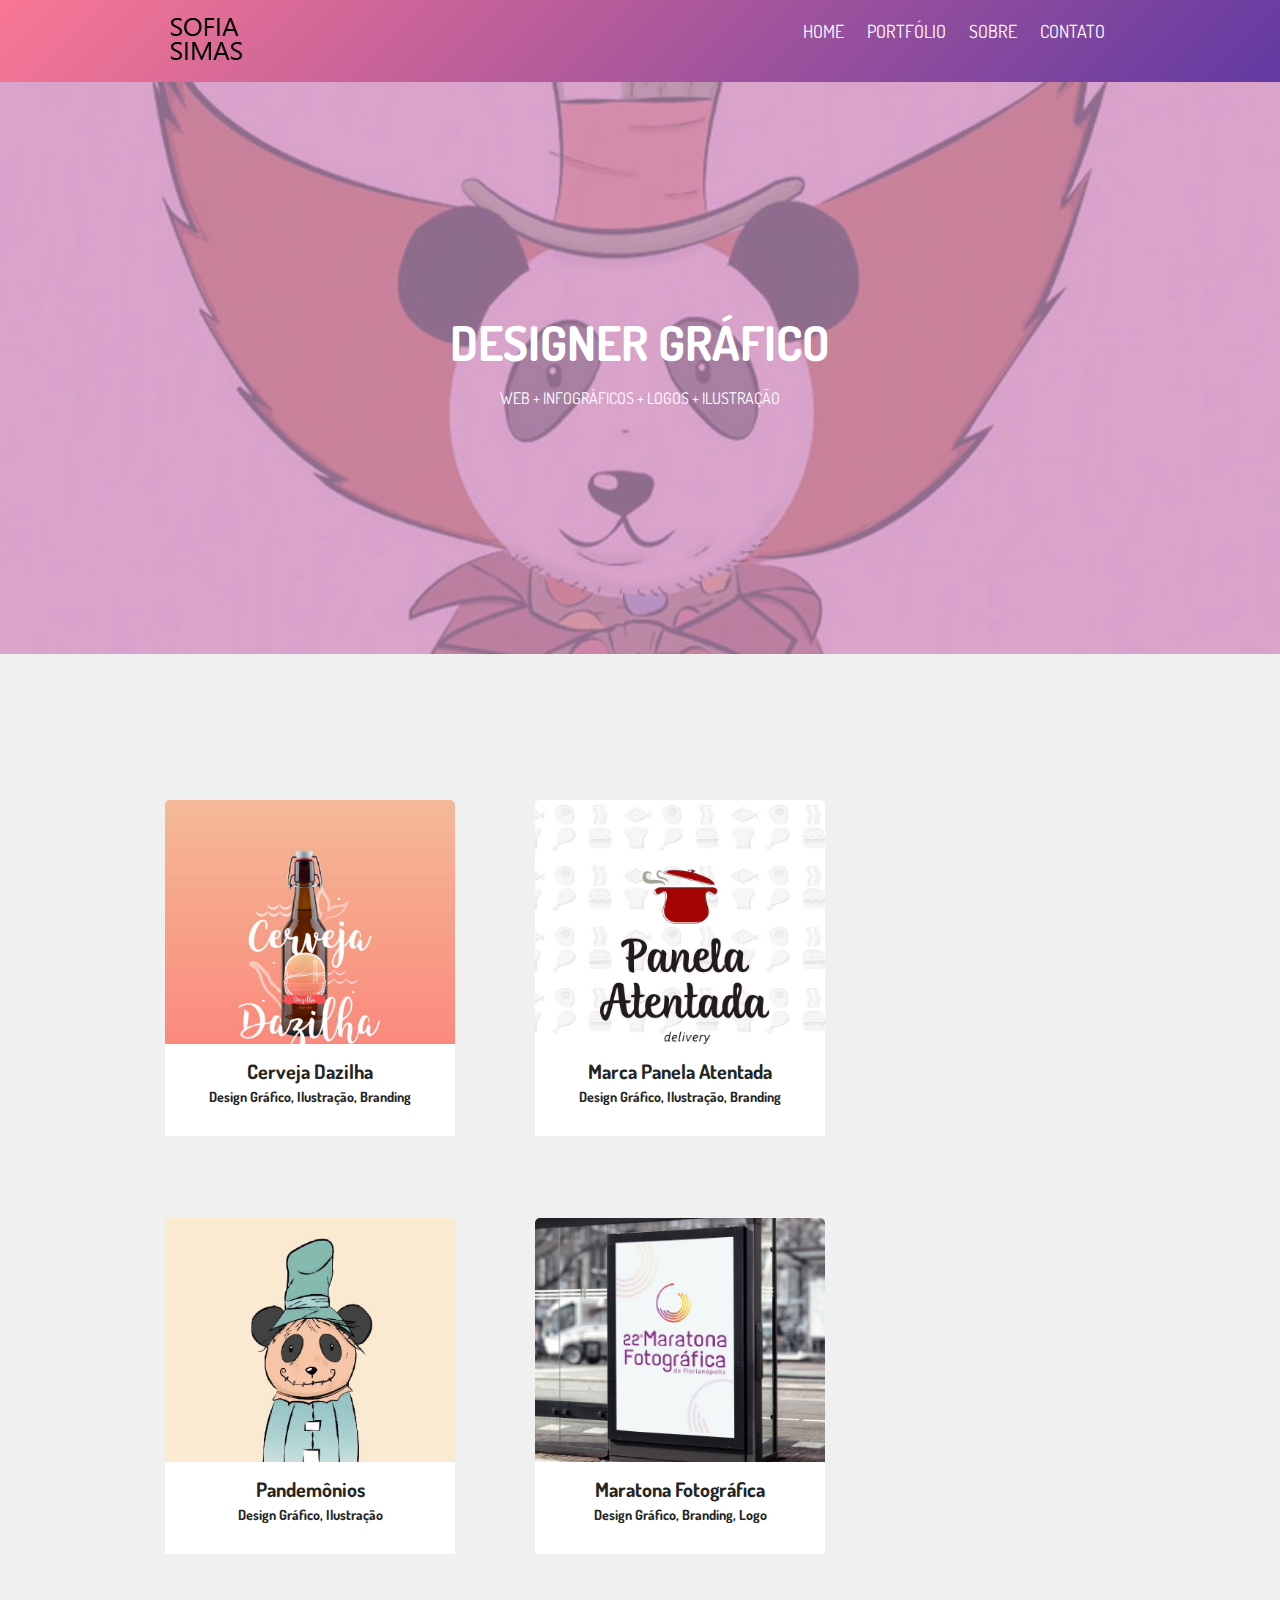
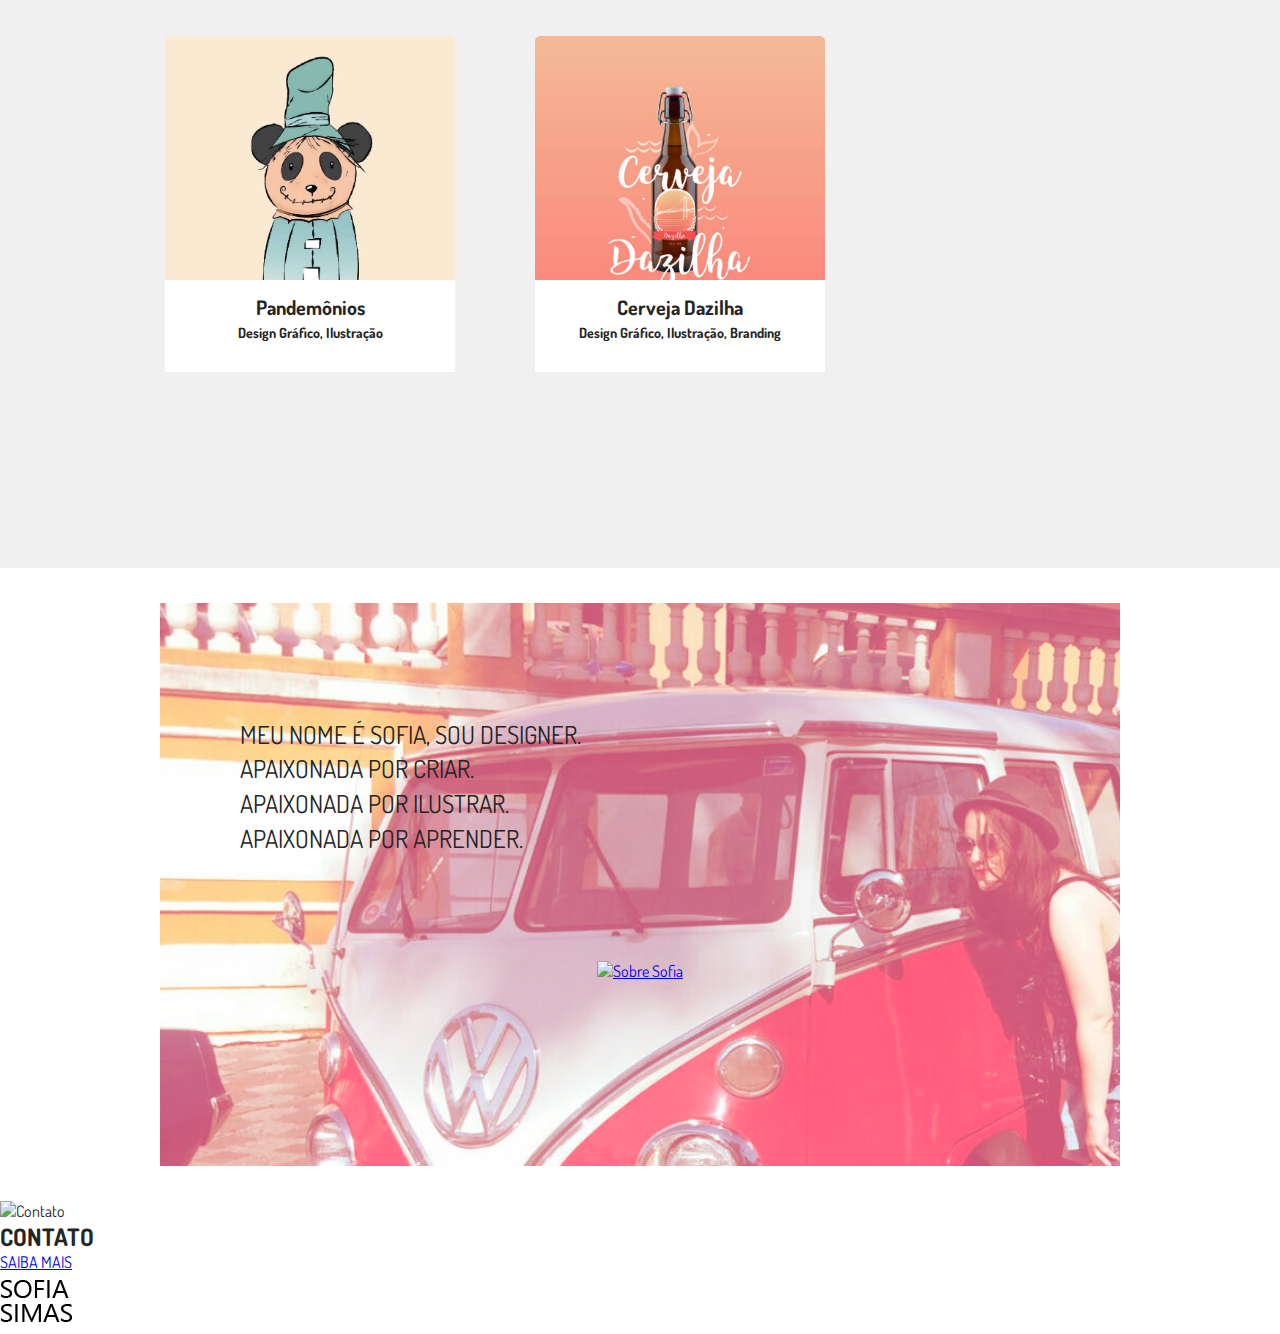
==== index.html @ a304ef56 "backup dos srquivos locais" ====
<!DOCTYPE html>
<html lang="pt-br">

<head>
    <title>Sofia Simas</title>
    <meta charset="utf-8">
    <link rel="stylesheet" href="style.css" />
    <meta name="viewport" content="width=device-width, initial-scale=1, shrink-to-fit=no" />
    <link href='https://fonts.googleapis.com/css?family=Dosis:400,300,200,500,600,700,800' rel='stylesheet' type='text/css'>
    <link href='https://fonts.googleapis.com/css?family=Roboto:400,300,200,500,600,700,800' rel='stylesheet' type='text/css'>
</head>

<body>
    <header class="menu">
        <div class="menu-container">
            <a class="menu-logo" href="#">
                    <img src="logo-01.png" alt="Sofia Simas">
                </a>
            <nav class="menu-nav">
                <ul>
                    <li><a href="#">HOME</a></li>
                    <li><a href="#">PORTFÓLIO</a></li>
                    <li><a href="#">SOBRE</a></li>
                    <li><a href="#">CONTATO</a></li>
                </ul>
            </nav>
        </div>
    </header>
    <main class="intro">
        <h1>DESIGNER GRÁFICO</h1>
        <p>WEB + INFOGRÁFICOS + LOGOS + ILUSTRAÇÃO</p>
    </main>

    <section class="portfolio">
        <div class="portfolio-container">
            <ul id="portfolio" class="portfolio">

                <!--dazilha-->
                <li id="dazilha" class="dazilha">
                    <figure class="featured-attachment">
                        <a href="dazilha" title="Cerveja Dazilha" class="entry-link">
                            <img src="cerveja-01.jpg" class="attachment-portfolio-index" alt="cerveja-370x370" />
                        </a>
                    </figure>

                    <h3>
                        <a href="dazilha" class="link-portfolio" title="Cerveja Dazilha">Cerveja Dazilha</a>
                        <span>Design Gráfico, Ilustração, Branding</span>
                    </h3>
                </li>

                <!--Panela atentada-->
                <li id="panela atentada" class="panela atentada">
                    <figure class="featured-attachment">
                        <a href="panelatentada" title="Panela Atentada" class="entry-link">
                                <img src="panela atentada-01.jpg" class="attachment-portfolio-index" alt="panela-370x370" />
                            </a>
                    </figure>

                    <h3>
                        <a href="panela atentada" class="link-portfolio" title="Marca Panela Atentada">Marca Panela Atentada</a>
                        <span>Design Gráfico, Ilustração, Branding</span>
                    </h3>
                </li>
                <!--Pandemonios-->
                <li id="pandemonios" class="pandemonios">
                    <figure class="featured-attachment">
                        <a href="pandemonios" title="Pandemonios" class="entry-link">
                            <img src="espantalho-01.jpg" class="attachment-portfolio-index" alt="pandemonio-370x370" />
                        </a>
                    </figure>

                    <h3>
                        <a href="pandemonios" class="link-portfolio" title="Pandemonios">Pandemônios</a>
                        <span>Design Gráfico, Ilustração</span>
                    </h3>
                </li>
                <!--maratona -->
                <li id="maratona fotografica" class="maratona">
                    <figure class="featured-attachment">
                        <a href="maratona" title="Maratona Fotográfica" class="entry-link">
                            <img src="maratona-01.jpg" class="attachment-portfolio-index" alt="maratona-370x370" />
                        </a>
                    </figure>

                    <h3>
                        <a href="maratona" class="link-portfolio" title="Maratona Fotográfica">Maratona Fotográfica</a>
                        <span>Design Gráfico, Branding, Logo</span>
                    </h3>
                </li>
                <!--email marketing-->
                <li id="pandemonios" class="pandemonios">
                    <figure class="featured-attachment">
                        <a href="pandemonios" title="Pandemonios" class="entry-link">
                            <img src="espantalho-01.jpg" class="attachment-portfolio-index" alt="pandemonio-370x370" />
                        </a>
                    </figure>

                    <h3>
                        <a href="pandemonios" class="link-portfolio" title="Pandemonios">Pandemônios</a>
                        <span>Design Gráfico, Ilustração</span>
                    </h3>
                </li>
                <!--infográficos-->
                <li id="dazilha" class="dazilha">
                    <figure class="featured-attachment">
                        <a href="dazilha" title="Cerveja Dazilha" class="entry-link">
                            <img src="cerveja-01.jpg" class="attachment-portfolio-index" alt="cerveja-370x370" />
                        </a>
                    </figure>

                    <h3>
                        <a href="dazilha" class="link-portfolio" title="Cerveja Dazilha">Cerveja Dazilha</a>
                        <span>Design Gráfico, Ilustração, Branding</span>
                    </h3>
                </li>
    </section>

    <section class="sobre">
        <div class="sobre-container">
            <div class="background-sobre">
                <!--<img src="kombi-background.jpg" class="background-sobre" alt="sofia">-->
                <p><br>MEU NOME É SOFIA, SOU DESIGNER.<br> APAIXONADA POR CRIAR.<br>APAIXONADA POR ILUSTRAR.<br> APAIXONADA
                    POR APRENDER.</p>
                <a href="#"><img class="#" alt="Sobre Sofia" src="#"/></a></p>
            </div>
        </div>
    </section>


    <section class="contato">
        <div class="contato-container">
            <img src="#" alt="Contato" />        
            <h2>CONTATO</h2>
            <a href="#"> SAIBA MAIS</a>
        </div>
    </section>
    <footer>
        <div>
            <img src="logo-01.png" alt="SOFIA SIMAS">
        </div>
    </footer>
</body>


</html>
---- style.css ----
/*Breakpoints
1400
960
739


/* Reset */

body, h1, h2, h3, ul {
    padding: 0px;
    margin: 0px;
}

body {
    font-family: Dosis, sans-serif;
    color: #252525;
}

/* Menu */

.menu {
    background-image: linear-gradient( 135deg, #F97794 0%, #623AA2 100%);
    padding: 10px 0;
}

.menu-container {
    max-width: 960px;
    margin: 0 auto;
}

.menu-container::after, .menu-container::before {
    content:'';
    display: table;
    clear: both;
}

.menu-logo {
    display: block;
    float: left;
    margin-left: 10px;
}

.menu-nav {
    float: right;
    margin-right: 5px;
}

 .menu-nav li {
     display: inline-block;
 }
 
 .menu-nav a {
     display: block;
     padding: 10px;
     text-decoration: none;
     color: #fff;
     font-size: 1.125em
 }

 @media (max-width: 739px) {
    .menu-nav {
        float: none;
        clear: both;
    }
 }

 /*intro*/

 .intro {
    background: url('main.jpg') no-repeat center center;
    background-size: cover;
    padding: 230px 0;
    text-align: center;
    color: #fff;
 }

 .intro h1 {
     text-transform: uppercase;
     font-size: 3em;
 }

 @media (max-width: 739px) {
    .intro {
        /*background: url*/
        padding: 60px 0;
    }
 }
  @media (max-width: 300px) {
    .intro {
        /*background: url*/
        padding: 60px 0;
    }
 }


/*Portfólio*/

.portfolio {
    padding: 80px;
    background:#f0f0f0;
    max-width: 1400px;
    margin: 0 auto;
}

.portfolio-container {
    max-width: 1200px;
    margin: 5px auto;
    padding: 5px;

}


.portfolio-container::before, .portfolio-container::after {
    content: '';
    display: table;
    clear: both;    
}

/*.portfolio h2 {
    text-align: center;
    font-size: 2.25em;
    margin-bottom: 60px;
}*/

.portfolio ul {
	margin: 10px;
	padding: 30px;
    float: left;
}

.portfolio li {
	float:left;
	margin:0 auto;
	max-width:370px;
	text-align:center;
    list-style: none;
}

.portfolio li:nth-child(3n+3) {
	margin-right: 0px;
}

.portfolio li:last-child {
	clear: right;
}

.portfolio li .featured-attachment {
	overflow: hidden;
}

.featured-attachment img {
	width: 100%;
	border-top-left-radius:5px;
    border-top-right-radius:5px;
    color:#000;
}

.portfolio li .featured-attachment:hover {
	opacity: 0.4;
	-ms-filter:"progid:DXImageTransform.Microsoft.Alpha(Opacity=80)";
	filter: alpha(opacity=80);
	-moz-opacity:0.4;
	-khtml-opacity: 0.4;
}

.portfolio h3 {
    font-size: 20px;
    line-height:14px;
    background: #fff;
    max-width: 250px;
    text-align: center;
    padding: 20px 20px;
    top: -66px;
    z-index: 10;
    position: relative;
    margin: 0px auto;
}

.portfolio h3 span {
	display:block;
	padding:12px 0;
	text-transform:none;
	font-weight:280px;
	font-size:14px;
	line-height:14px;
}

.link-portfolio:link {
    text-decoration: none;
    color: #252525;
}

.link-portfolio:hover {
 text-decoration: none;
 color:#F97794;
}

 @media (max-width: 740px) and (max-width: 1420px) {
    .portfolio {
        width: 340px;
    }
     .portfolio-container {
        width: 960px;
    }
     .portfolio-ul {
        width: 400px;
    }
    .portfolio-li {
        width: 400px;
    }
    .portfolio-h3 {
        width: 400px;
    }
 }

@media (max-width: 300px) {
    .portfolio-container {
        max-width: 300px;

    }
     .portfolio-ul {
        width: 220px;
        margin: 0 auto;
    }
    .portfolio-li {
        width: 220px;
        margin: 0 auto;
    }
    .portfolio-h3 {
        width: 220px;
        margin: 0 auto;
    
    }
 }

/* Sobre*/

.sobre {
    padding: 10px;
    max-width: 960px;
    margin:0 auto;
}

.sobre-container {
    max-width: 960px;
    margin:0 auto;
}

.sobre-container::before, .sobre-container::after {
    content: '';
    display: table;
    clear: both;    
}

/*.sobre h2 {
    text-align: center;
    font-size: 2.25em;
    margin-bottom: 60px;
}*/

/*.sobre-item {
    width: 1400px;
    float: center;
    margin: 0px auto;
}*/

/*.sobre-item img {
    display: block;
    max-width: 100%;
    float: right;
}*/

.background-sobre {
    background-image: url("kombi-background.jpg");
    /*background: #F97794;*/
    color: #fff;
    text-align: center;
    background-repeat: no-repeat center center; 
    background-size: cover;

}

.background-sobre p {
    font-size: 1.55em;
    line-height: 1.4em;
    text-align: left;
    max-width: 960px;
    color: #252525;
    font-weight: normal;
    padding: 80px;
}

.background-sobre a {
    margin: 50px auto;
     width: 50px;
     height: 5px;
}

@media (max-width: 740px) and (max-width: 1420px) {
     .sobre-container {
        width: 960px;
    }
 }
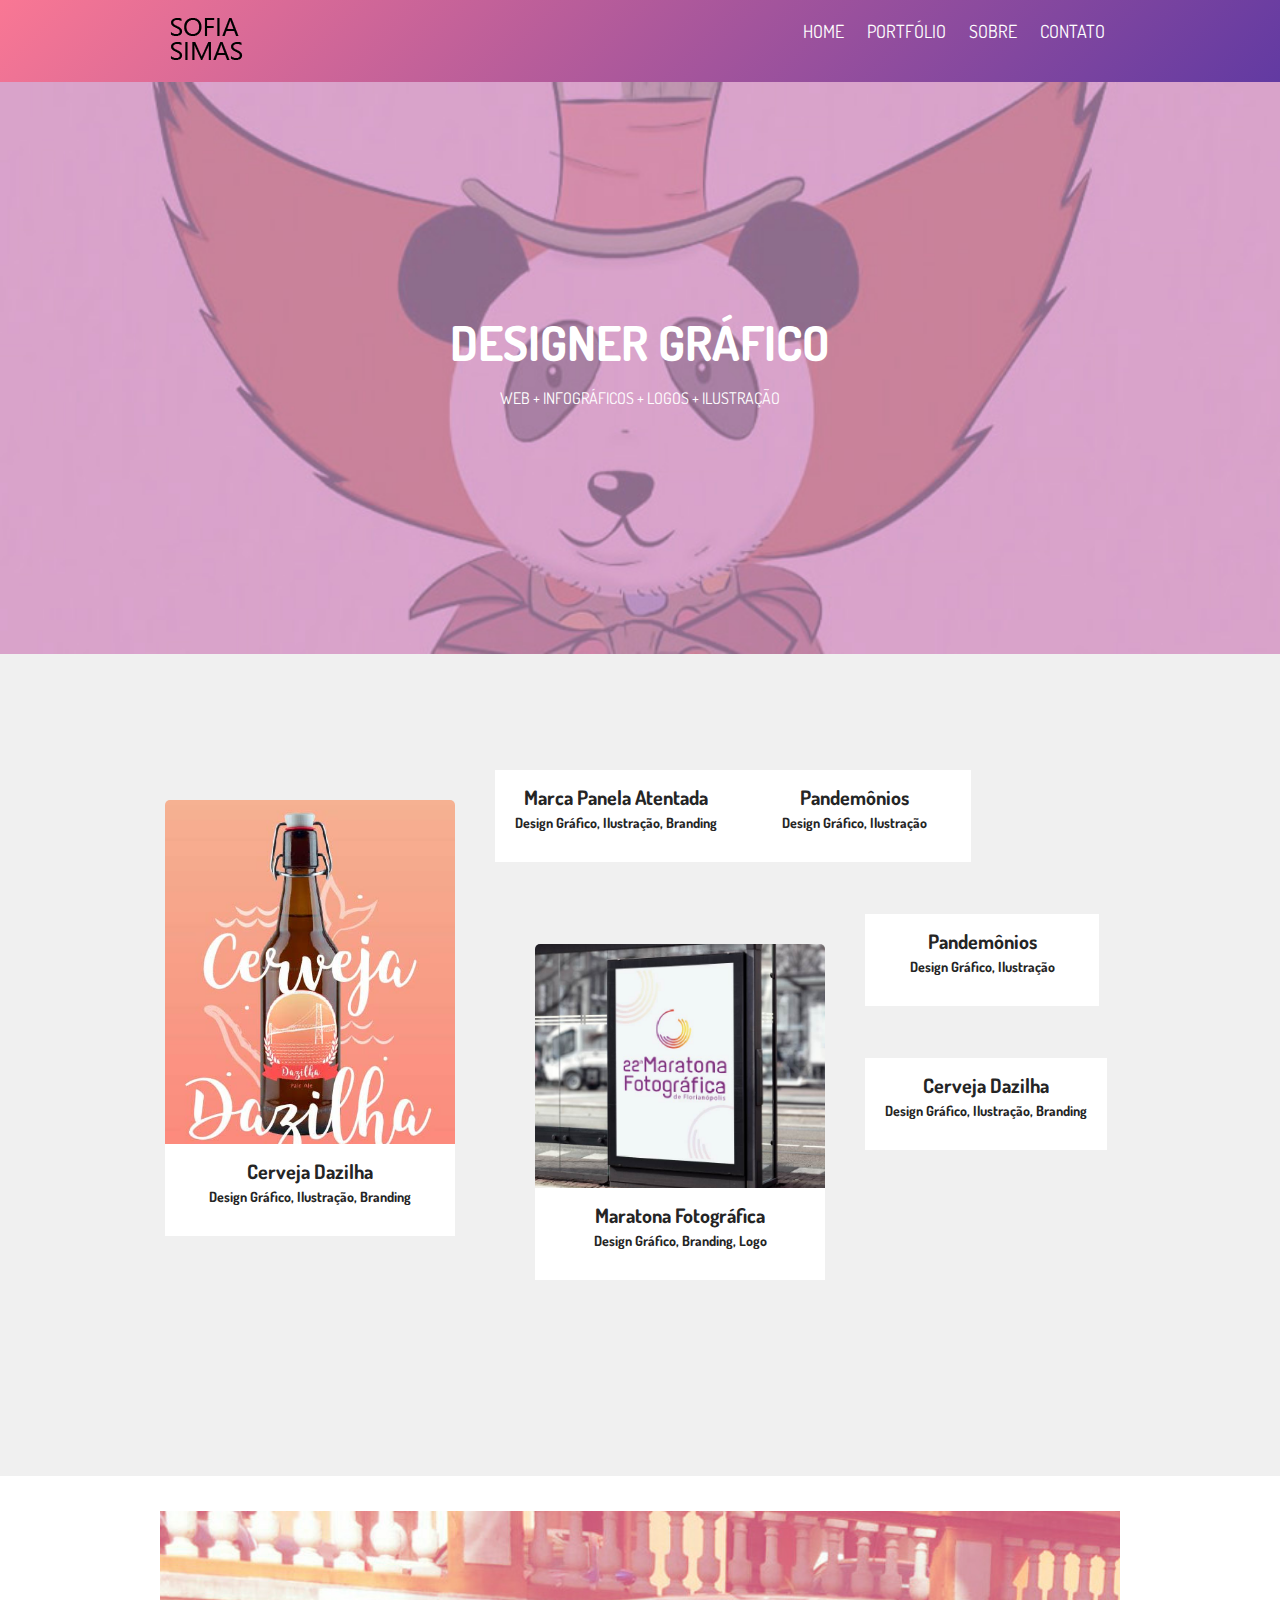
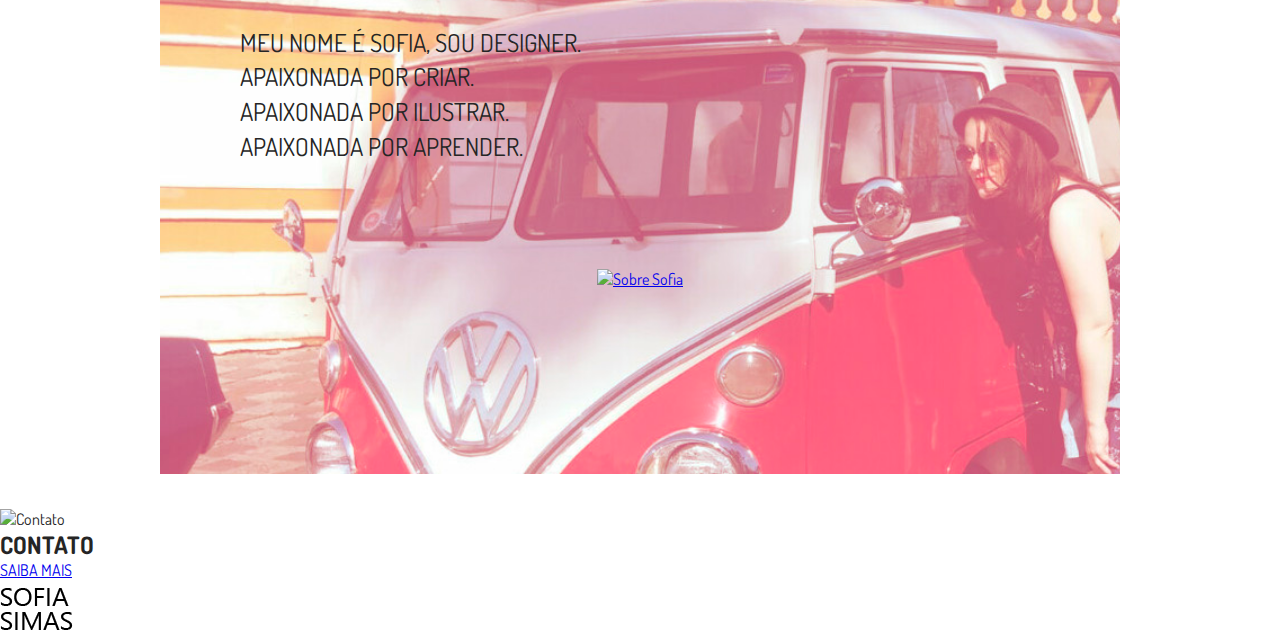
==== commit edc0ebe2: "corrigidos links quebrados de imagens" ====
--- a/index.html
+++ b/index.html
@@ -14,7 +14,7 @@
     <header class="menu">
         <div class="menu-container">
             <a class="menu-logo" href="#">
-                    <img src="logo-01.png" alt="Sofia Simas">
+                    <img src="./images/home-site/logo-01.png" alt="Sofia Simas">
                 </a>
             <nav class="menu-nav">
                 <ul>
@@ -34,12 +34,11 @@
     <section class="portfolio">
         <div class="portfolio-container">
             <ul id="portfolio" class="portfolio">
-
                 <!--dazilha-->
                 <li id="dazilha" class="dazilha">
                     <figure class="featured-attachment">
                         <a href="dazilha" title="Cerveja Dazilha" class="entry-link">
-                            <img src="cerveja-01.jpg" class="attachment-portfolio-index" alt="cerveja-370x370" />
+                            <img src="./images/dazilha/cervejaflex-01.jpg" class="attachment-portfolio-index" alt="cerveja-370x370" />
                         </a>
                     </figure>
 
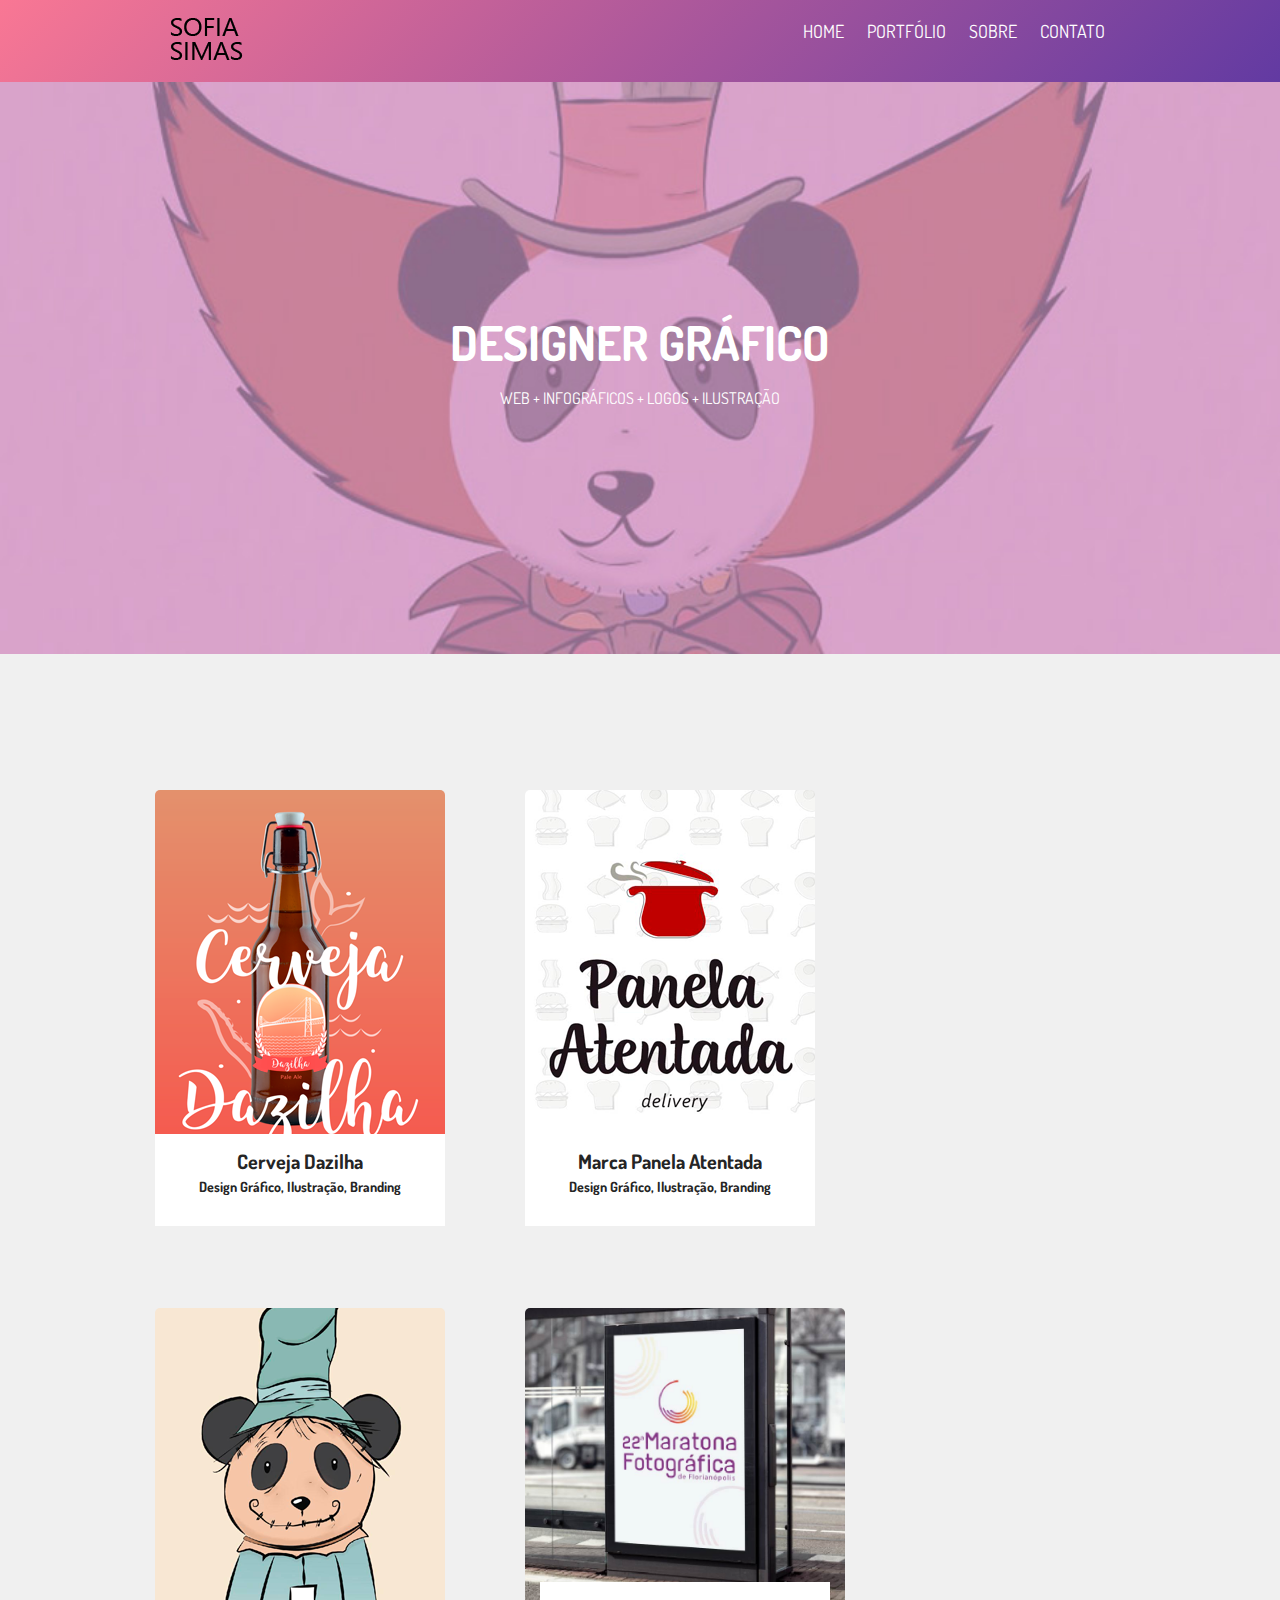
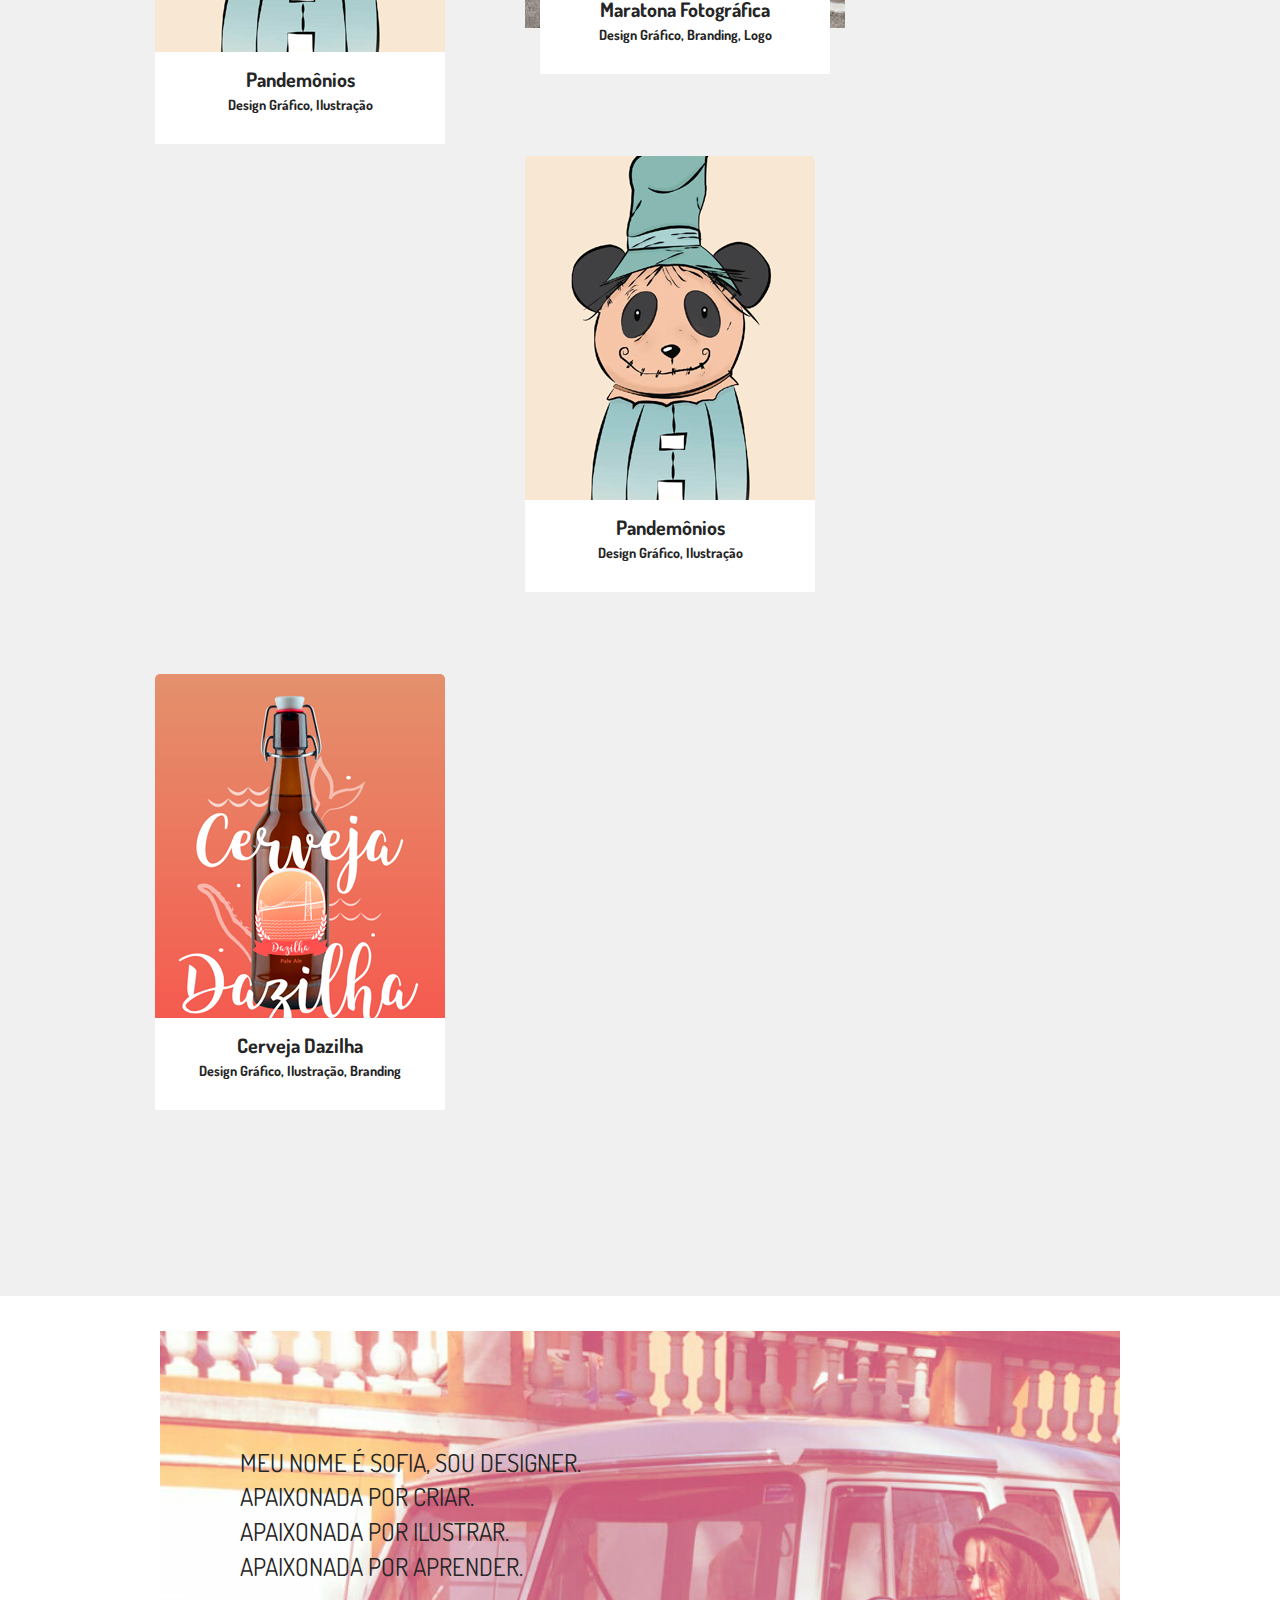
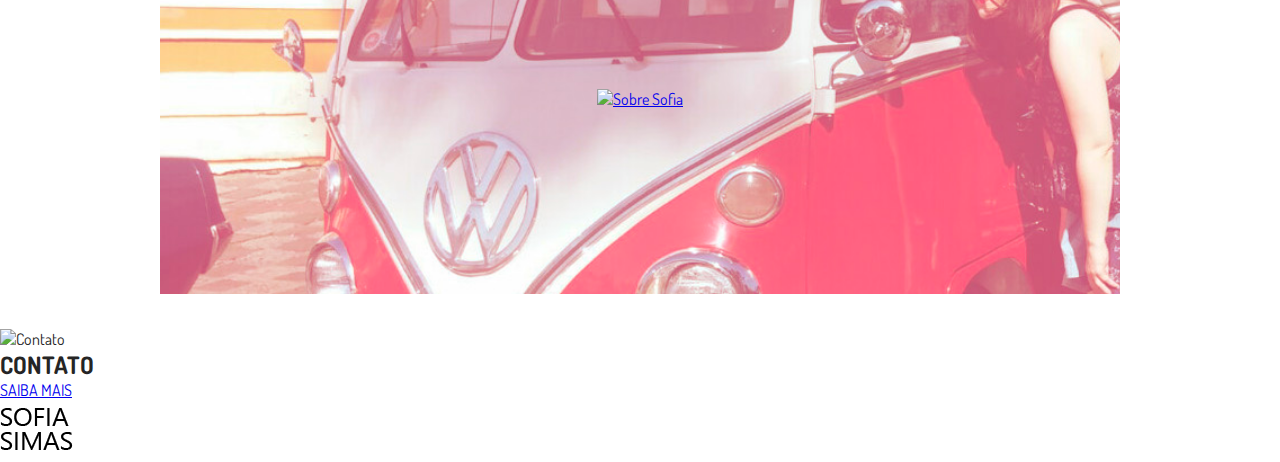
==== commit 7efec5ee: "Correção de tamanhos de imagem e retirada de margin" ====
--- a/index.html
+++ b/index.html
@@ -38,7 +38,7 @@
                 <li id="dazilha" class="dazilha">
                     <figure class="featured-attachment">
                         <a href="dazilha" title="Cerveja Dazilha" class="entry-link">
-                            <img src="./images/dazilha/cervejaflex-01.jpg" class="attachment-portfolio-index" alt="cerveja-370x370" />
+                            <img src="./images/dazilha/cerveja.png" class="attachment-portfolio-index" alt="cerveja-370x370" />
                         </a>
                     </figure>
 
@@ -52,7 +52,7 @@
                 <li id="panela atentada" class="panela atentada">
                     <figure class="featured-attachment">
                         <a href="panelatentada" title="Panela Atentada" class="entry-link">
-                                <img src="panela atentada-01.jpg" class="attachment-portfolio-index" alt="panela-370x370" />
+                                <img src="./images/panelatentada/panela.png" class="attachment-portfolio-index" alt="panela-370x370" />
                             </a>
                     </figure>
 
@@ -65,7 +65,7 @@
                 <li id="pandemonios" class="pandemonios">
                     <figure class="featured-attachment">
                         <a href="pandemonios" title="Pandemonios" class="entry-link">
-                            <img src="espantalho-01.jpg" class="attachment-portfolio-index" alt="pandemonio-370x370" />
+                            <img src="./images/pandemonios/panda.png" class="attachment-portfolio-index" alt="pandemonio-370x370" />
                         </a>
                     </figure>
 
@@ -78,7 +78,7 @@
                 <li id="maratona fotografica" class="maratona">
                     <figure class="featured-attachment">
                         <a href="maratona" title="Maratona Fotográfica" class="entry-link">
-                            <img src="maratona-01.jpg" class="attachment-portfolio-index" alt="maratona-370x370" />
+                            <img src="./images/maratona/maratona-01.jpg" class="attachment-portfolio-index" alt="maratona-370x370" />
                         </a>
                     </figure>
 
@@ -91,7 +91,7 @@
                 <li id="pandemonios" class="pandemonios">
                     <figure class="featured-attachment">
                         <a href="pandemonios" title="Pandemonios" class="entry-link">
-                            <img src="espantalho-01.jpg" class="attachment-portfolio-index" alt="pandemonio-370x370" />
+                            <img src="./images/pandemonios/panda.png" class="attachment-portfolio-index" alt="pandemonio-370x370" />
                         </a>
                     </figure>
 
@@ -104,7 +104,7 @@
                 <li id="dazilha" class="dazilha">
                     <figure class="featured-attachment">
                         <a href="dazilha" title="Cerveja Dazilha" class="entry-link">
-                            <img src="cerveja-01.jpg" class="attachment-portfolio-index" alt="cerveja-370x370" />
+                            <img src="./images/dazilha/cerveja.png" class="attachment-portfolio-index" alt="cerveja-370x370" />
                         </a>
                     </figure>
 
@@ -136,7 +136,7 @@
     </section>
     <footer>
         <div>
-            <img src="logo-01.png" alt="SOFIA SIMAS">
+            <img src="./images/home-site/logo-01.png" alt="SOFIA SIMAS">
         </div>
     </footer>
 </body>
--- a/style.css
+++ b/style.css
@@ -67,7 +67,7 @@
  /*intro*/
 
  .intro {
-    background: url('main.jpg') no-repeat center center;
+    background: url('./images/home-site/main.jpg') no-repeat center center;
     background-size: cover;
     padding: 230px 0;
     text-align: center;
@@ -123,7 +123,6 @@
 }*/
 
 .portfolio ul {
-	margin: 10px;
 	padding: 30px;
     float: left;
 }
@@ -131,7 +130,7 @@
 .portfolio li {
 	float:left;
 	margin:0 auto;
-	max-width:370px;
+	max-width:400px;
 	text-align:center;
     list-style: none;
 }
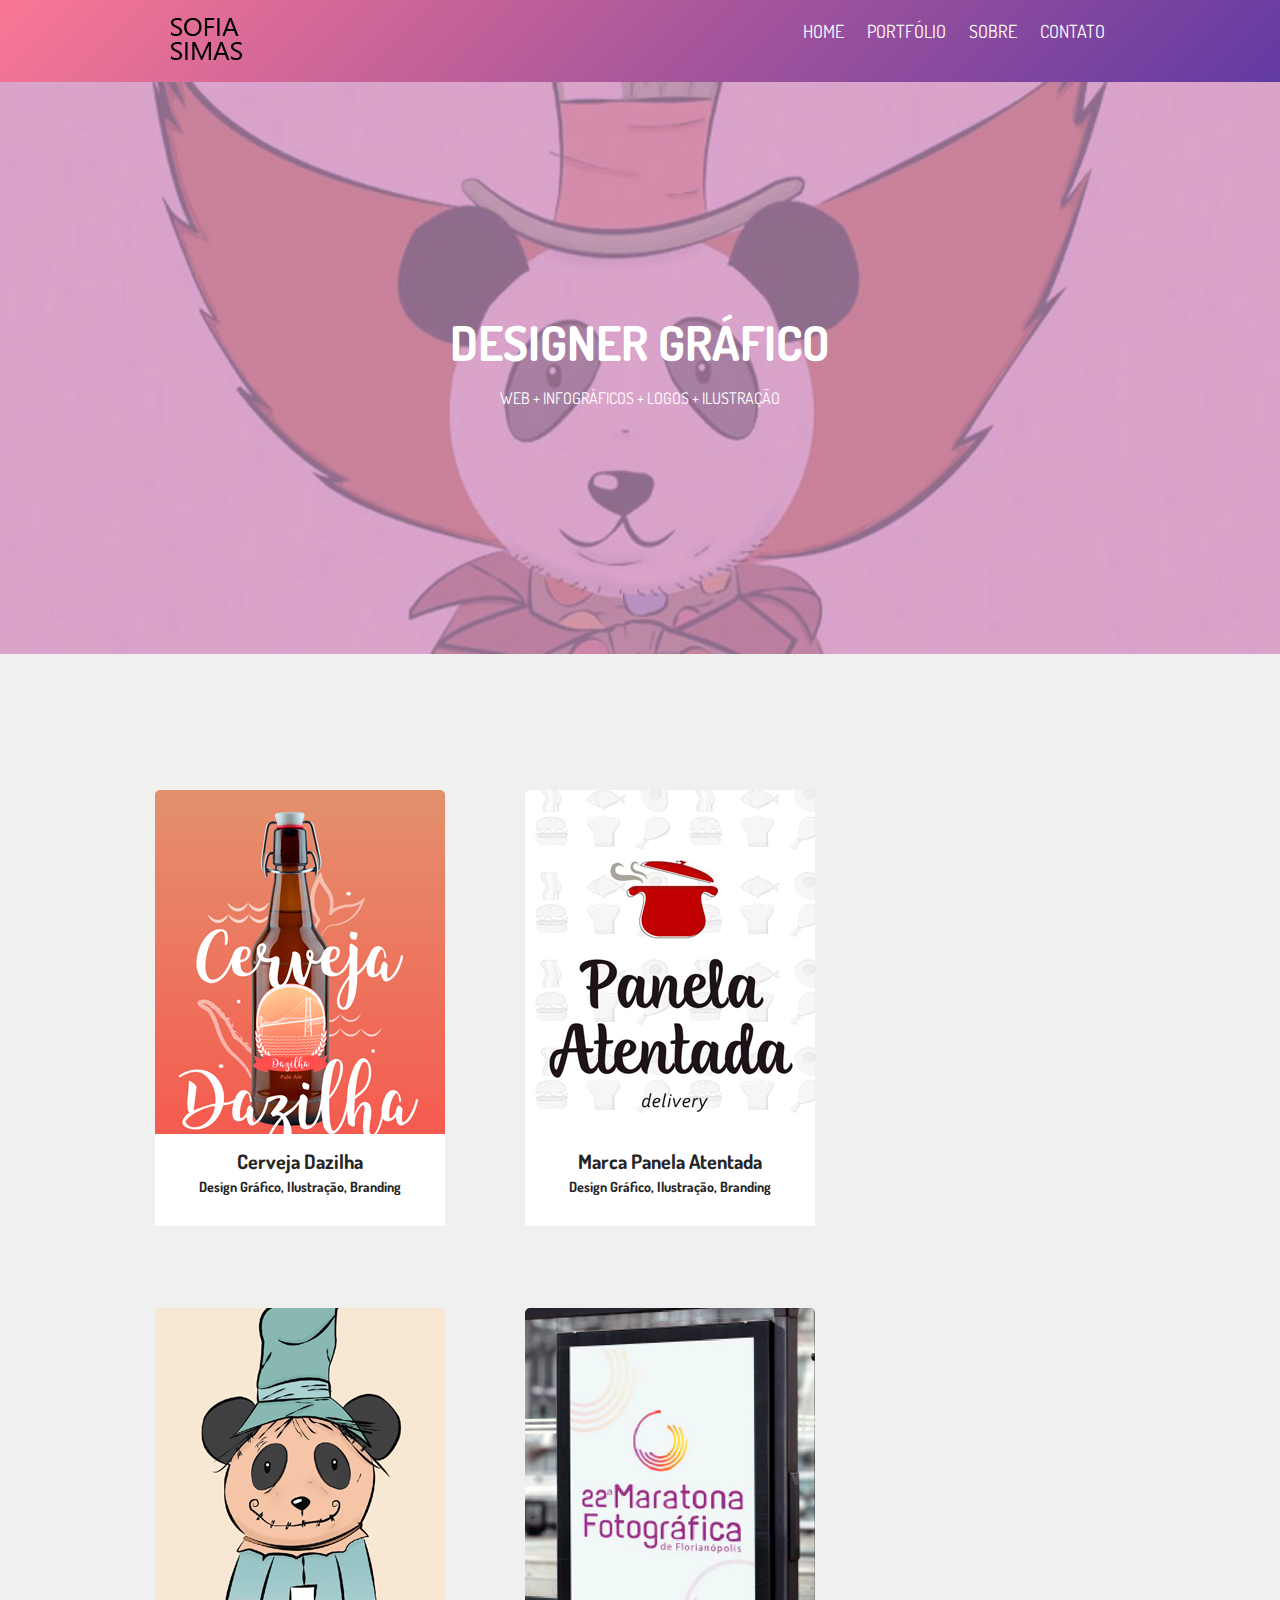
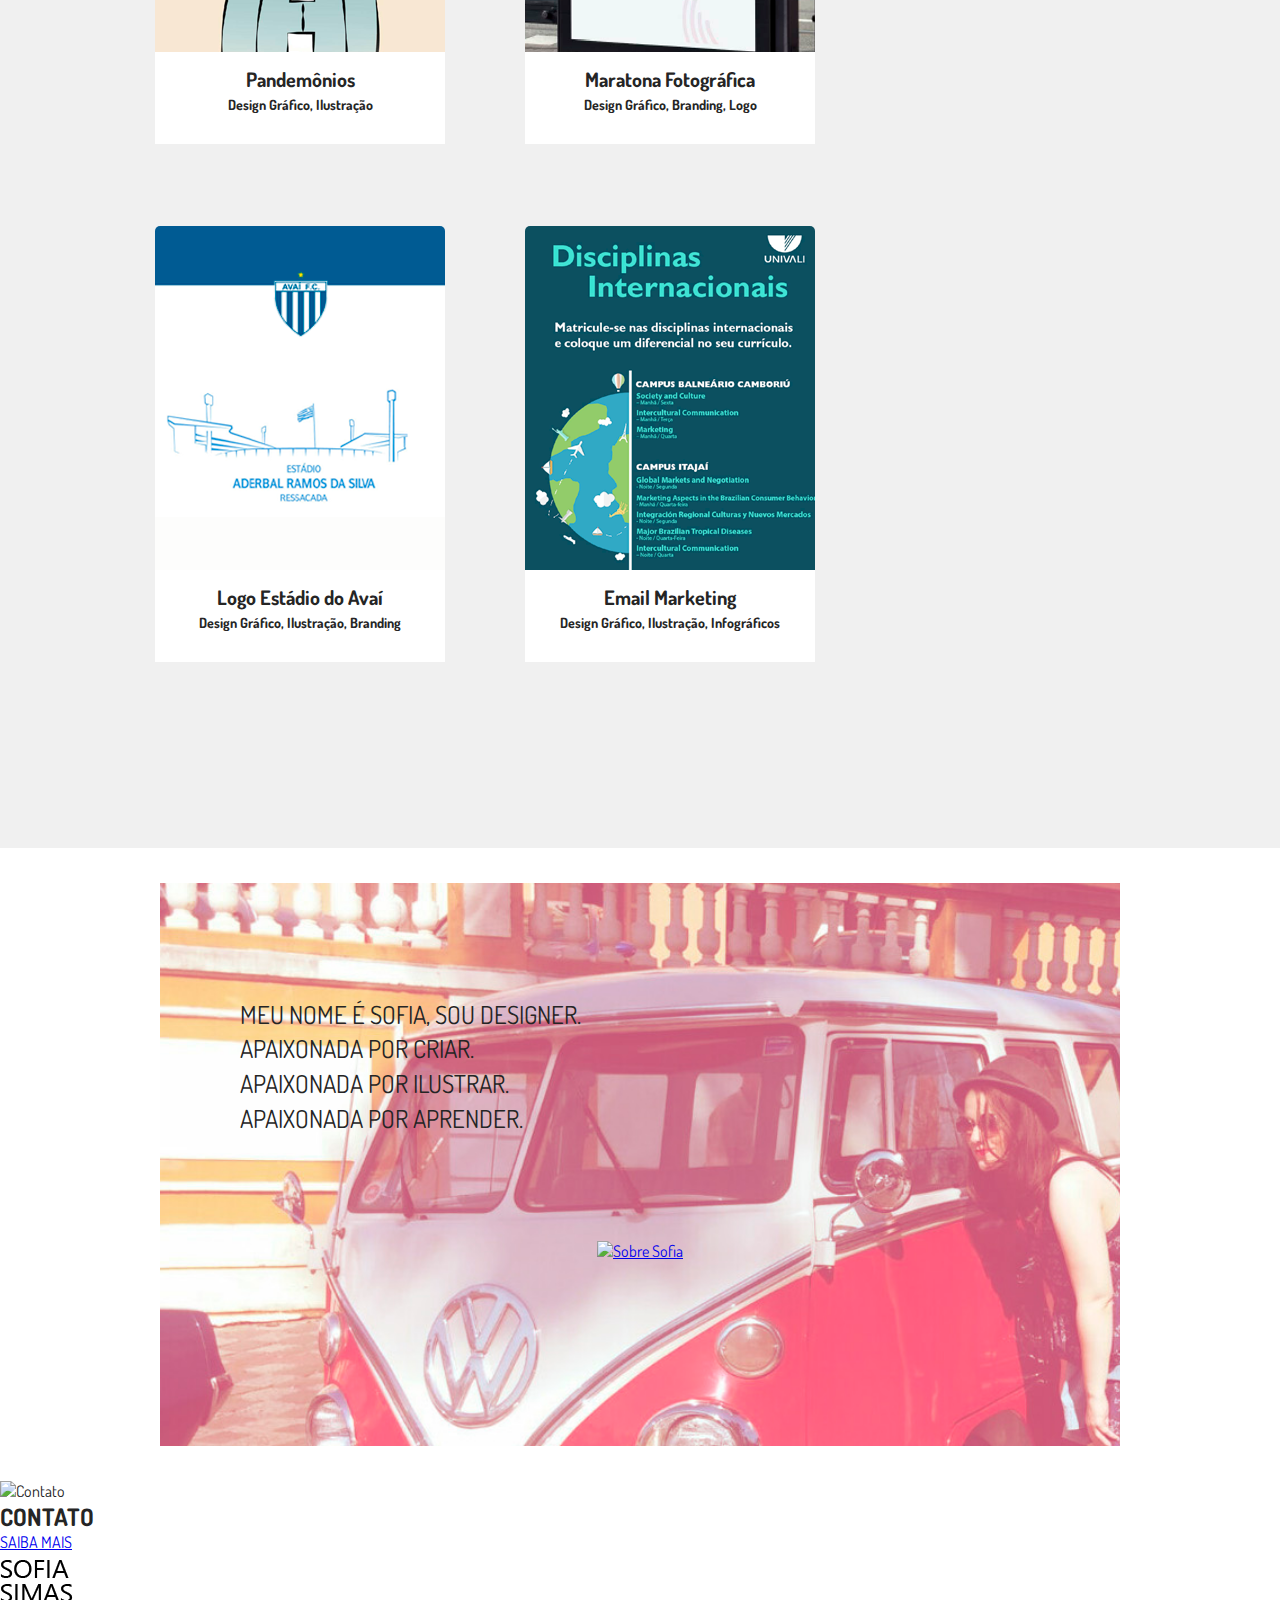
==== commit 2a14e466: "Adição de mais itens ao portfólio" ====
--- a/index.html
+++ b/index.html
@@ -65,7 +65,7 @@
                 <li id="pandemonios" class="pandemonios">
                     <figure class="featured-attachment">
                         <a href="pandemonios" title="Pandemonios" class="entry-link">
-                            <img src="./images/pandemonios/panda.png" class="attachment-portfolio-index" alt="pandemonio-370x370" />
+                            <img src="./images/pandemonios/panda.png" class="attachment-portfolio-index" alt="pandemonio-290x390" />
                         </a>
                     </figure>
 
@@ -78,7 +78,7 @@
                 <li id="maratona fotografica" class="maratona">
                     <figure class="featured-attachment">
                         <a href="maratona" title="Maratona Fotográfica" class="entry-link">
-                            <img src="./images/maratona/maratona-01.jpg" class="attachment-portfolio-index" alt="maratona-370x370" />
+                            <img src="./images/maratona/maratona.png" class="attachment-portfolio-index" alt="maratona-290x390" />
                         </a>
                     </figure>
 
@@ -87,30 +87,43 @@
                         <span>Design Gráfico, Branding, Logo</span>
                     </h3>
                 </li>
-                <!--email marketing-->
-                <li id="pandemonios" class="pandemonios">
+                <!--logo avai-->
+                <li id="logo-avai" class="logo-avai">
                     <figure class="featured-attachment">
-                        <a href="pandemonios" title="Pandemonios" class="entry-link">
-                            <img src="./images/pandemonios/panda.png" class="attachment-portfolio-index" alt="pandemonio-370x370" />
+                        <a href="avai" title="avai" class="entry-link">
+                            <img src="./images/avai/avai.png" class="attachment-portfolio-index" alt="avai-290x390" />
                         </a>
                     </figure>
 
                     <h3>
-                        <a href="pandemonios" class="link-portfolio" title="Pandemonios">Pandemônios</a>
-                        <span>Design Gráfico, Ilustração</span>
+                        <a href="avai" class="link-portfolio" title="avai">Logo Estádio do Avaí</a>
+                        <span>Design Gráfico, Ilustração, Branding</span>
                     </h3>
                 </li>
-                <!--infográficos-->
-                <li id="dazilha" class="dazilha">
+                <!--infográficos
+                <li id="infografico" class="infografico">
                     <figure class="featured-attachment">
-                        <a href="dazilha" title="Cerveja Dazilha" class="entry-link">
-                            <img src="./images/dazilha/cerveja.png" class="attachment-portfolio-index" alt="cerveja-370x370" />
+                        <a href="infografico" title="Infográfico" class="entry-link">
+                            <img src="./images/infografico/infográfico.png" class="attachment-portfolio-index" alt="infografico-290x390" />
                         </a>
                     </figure>
 
                     <h3>
-                        <a href="dazilha" class="link-portfolio" title="Cerveja Dazilha">Cerveja Dazilha</a>
-                        <span>Design Gráfico, Ilustração, Branding</span>
+                        <a href="infografico" class="link-portfolio" title="Infográfico">Infográficos</a>
+                        <span>Design Gráfico, Ilustração, Infográficos</span>
+                    </h3>
+                </li>-->
+                 <!--email marketing-->
+                 <li id="email-marketing" class="email-marketing">
+                    <figure class="featured-attachment">
+                        <a href="email-marketing" title="email-marketing" class="entry-link">
+                            <img src="./images/email-marketing/email.png" class="attachment-portfolio-index" alt="email-290x390" />
+                        </a>
+                    </figure>
+
+                    <h3>
+                        <a href="email-marketing" class="link-portfolio" title="email-marketing">Email Marketing</a>
+                        <span>Design Gráfico, Ilustração, Infográficos</span>
                     </h3>
                 </li>
     </section>
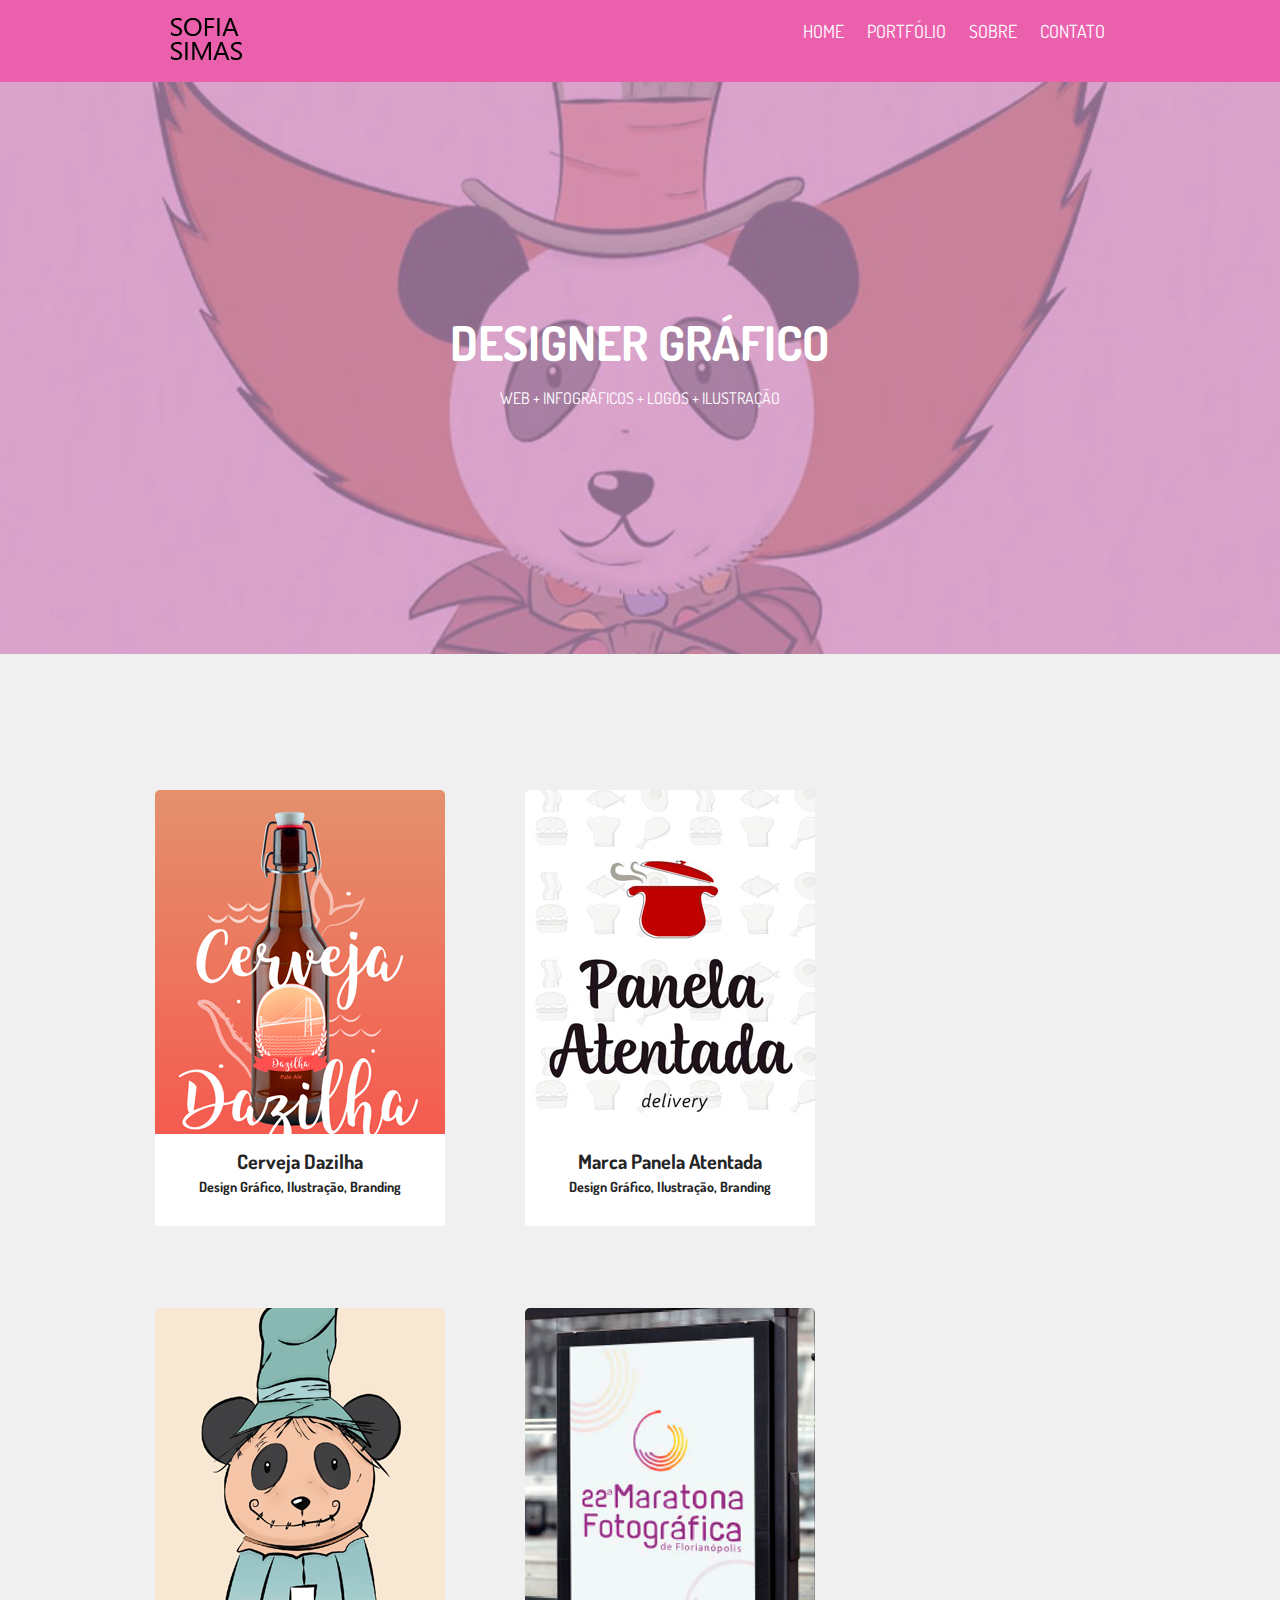
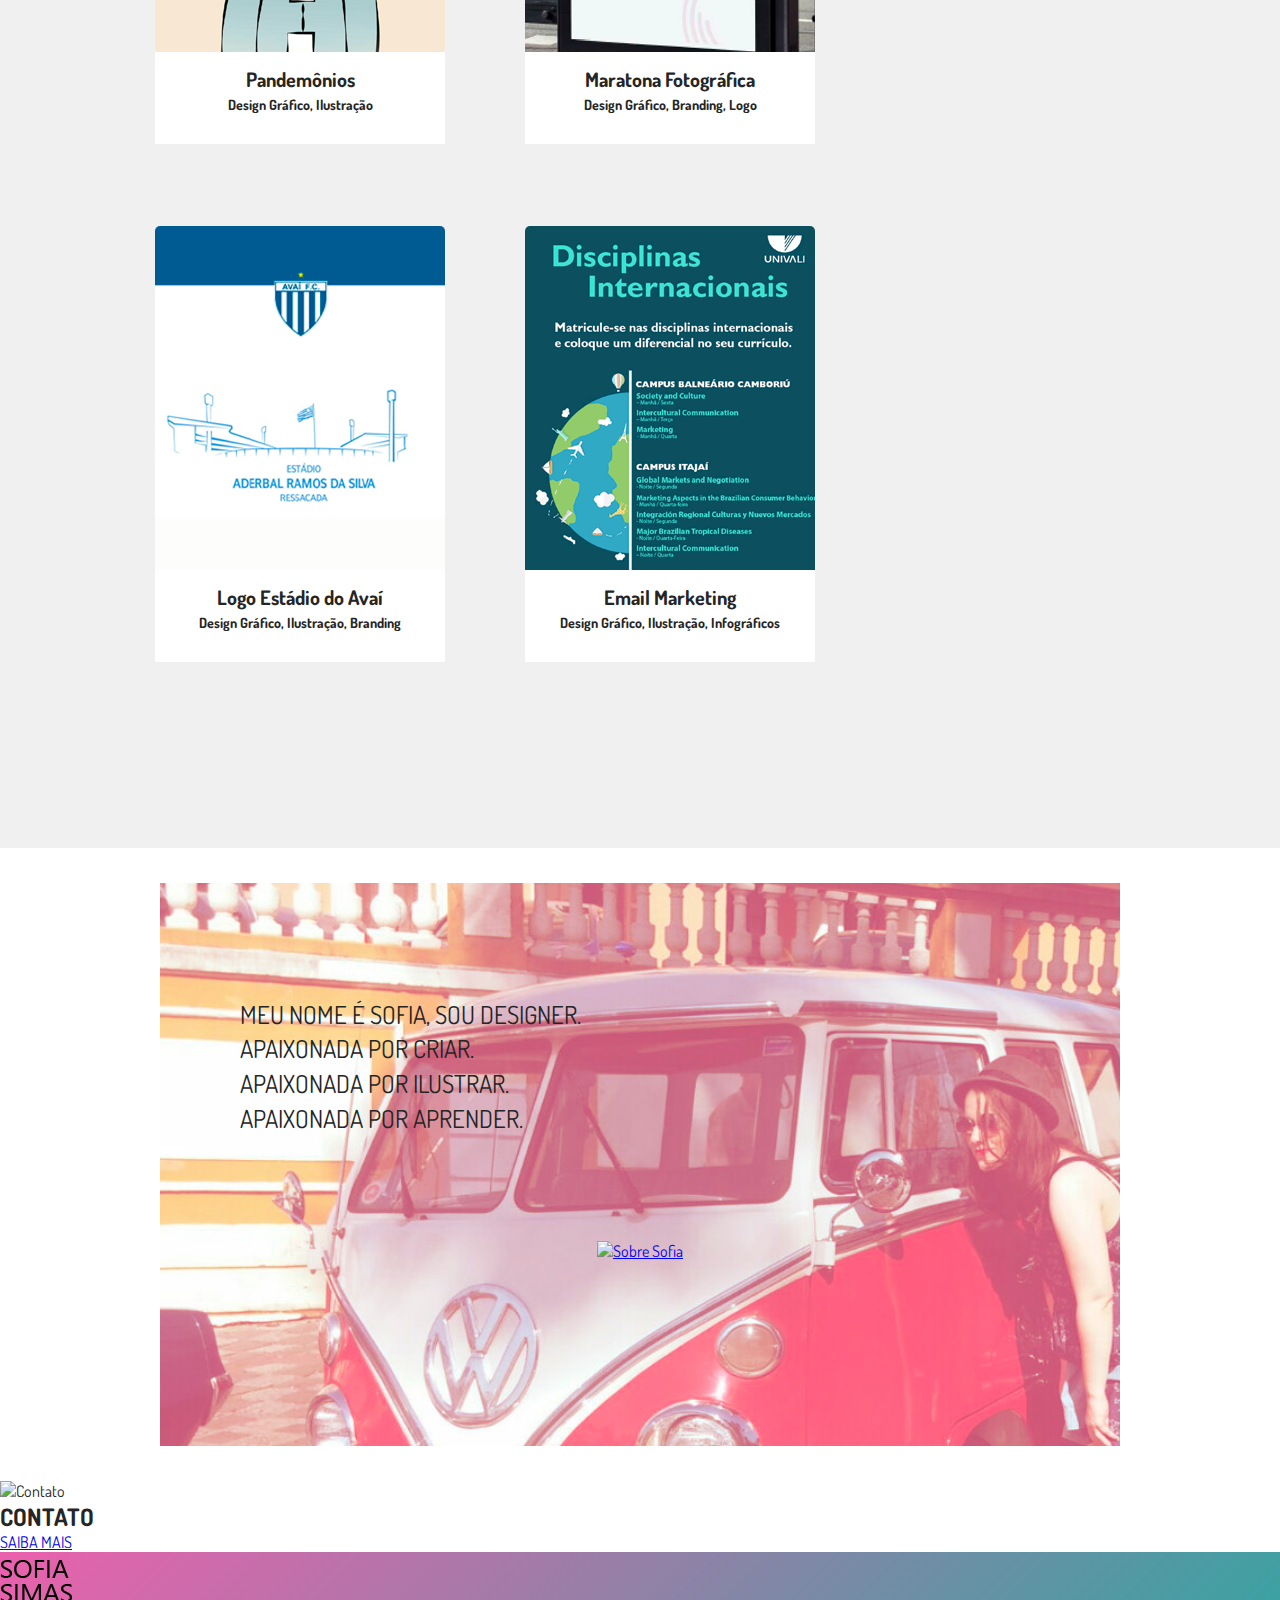
==== commit 2a86fa8f: "Alteração de cores no menu e footer" ====
--- a/index.html
+++ b/index.html
@@ -147,8 +147,9 @@
             <a href="#"> SAIBA MAIS</a>
         </div>
     </section>
-    <footer>
-        <div>
+
+    <saction class="footer">
+        <div class="footer">
             <img src="./images/home-site/logo-01.png" alt="SOFIA SIMAS">
         </div>
     </footer>
--- a/style.css
+++ b/style.css
@@ -19,7 +19,7 @@
 /* Menu */
 
 .menu {
-    background-image: linear-gradient( 135deg, #F97794 0%, #623AA2 100%);
+    background-color:#EB60AD;
     padding: 10px 0;
 }
 
@@ -270,7 +270,7 @@
 }*/
 
 .background-sobre {
-    background-image: url("kombi-background.jpg");
+    background-image: url("./images/home-site/kombi-background.jpg");
     /*background: #F97794;*/
     color: #fff;
     text-align: center;
@@ -298,5 +298,13 @@
 @media (max-width: 740px) and (max-width: 1420px) {
      .sobre-container {
         width: 960px;
-    }
- }
+    }]
+ }
+
+.contato {
+    
+}
+
+.footer {
+    background-image: linear-gradient( 135deg, #EB60AD 0%, #3AA2A2 100%)
+}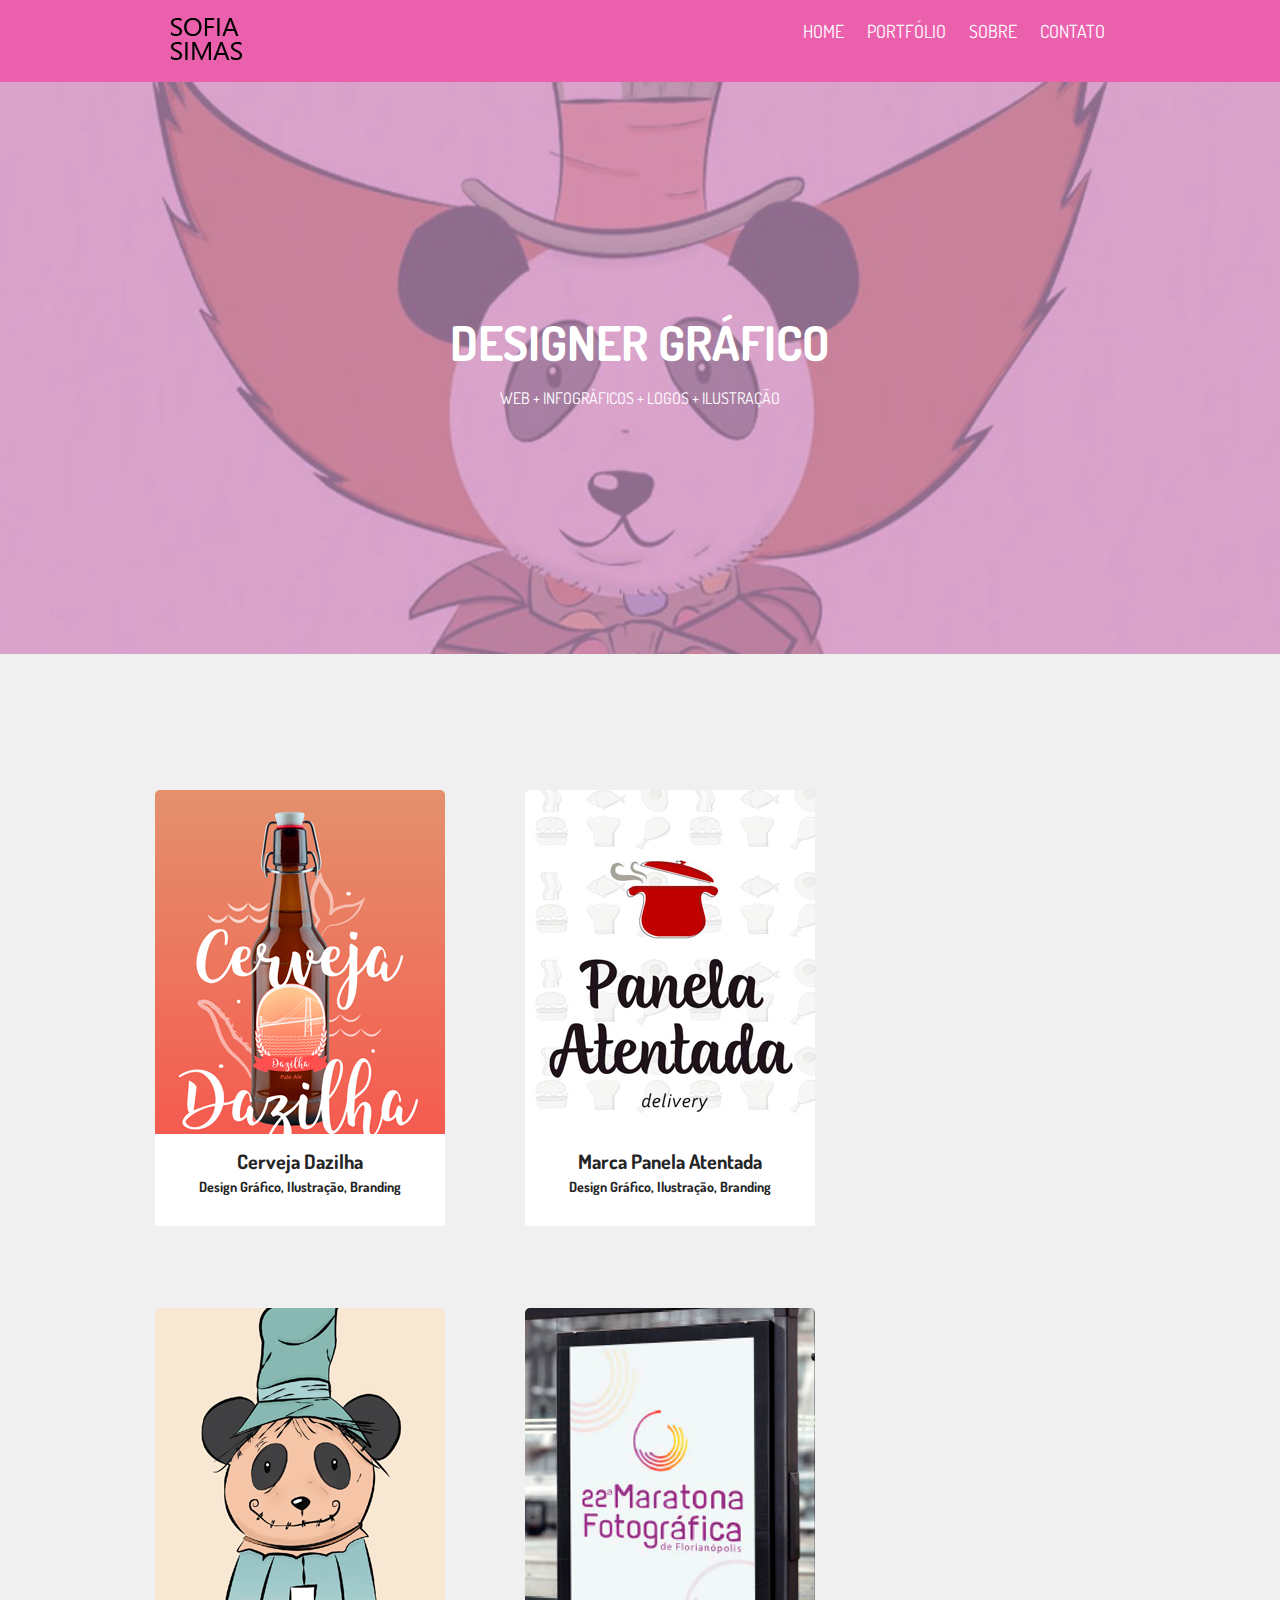
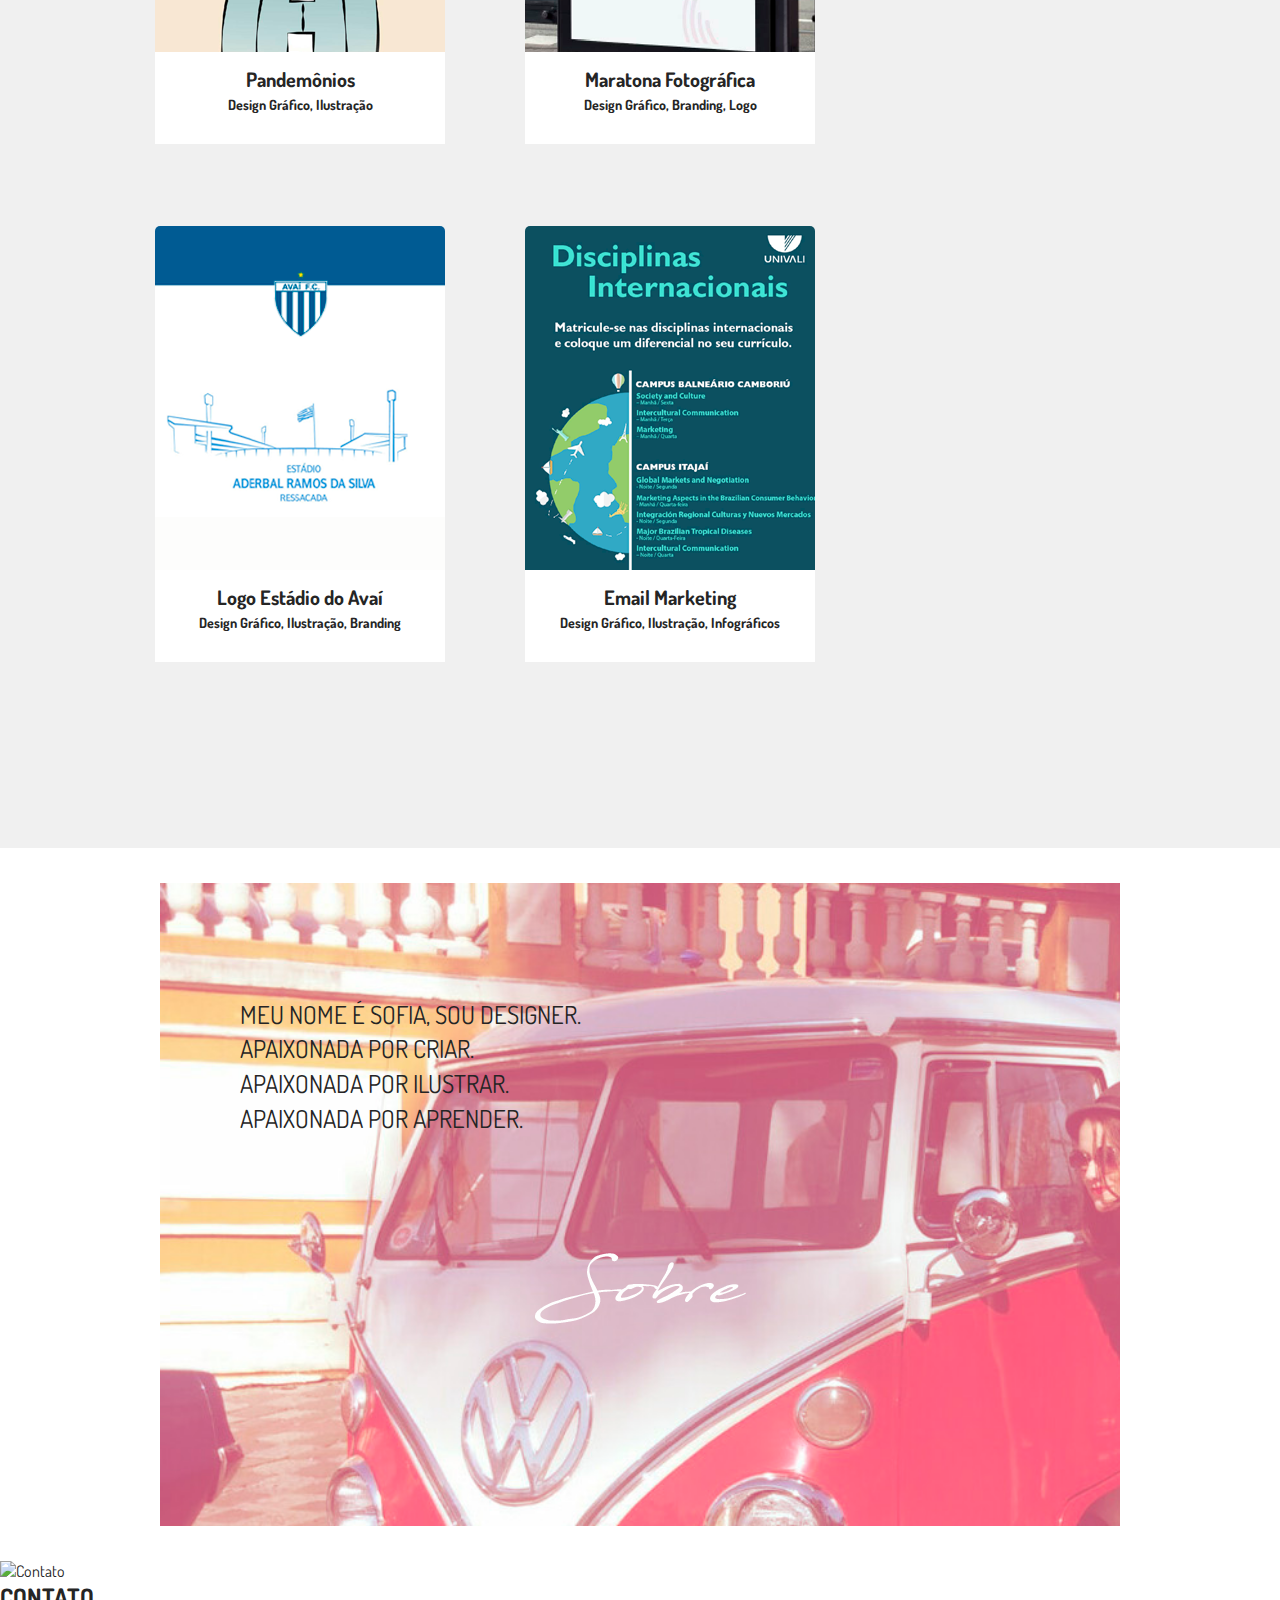
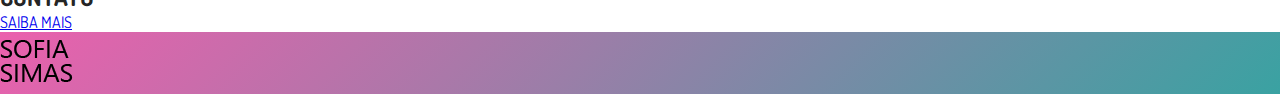
==== commit 9e8f5bb5: "Alterações de fonte no sobre" ====
--- a/index.html
+++ b/index.html
@@ -134,7 +134,7 @@
                 <!--<img src="kombi-background.jpg" class="background-sobre" alt="sofia">-->
                 <p><br>MEU NOME É SOFIA, SOU DESIGNER.<br> APAIXONADA POR CRIAR.<br>APAIXONADA POR ILUSTRAR.<br> APAIXONADA
                     POR APRENDER.</p>
-                <a href="#"><img class="#" alt="Sobre Sofia" src="#"/></a></p>
+                <a href="sobre"><img class="sobre" alt="Sobre" src="./images/home-site/sobre.png"/></a></p>
             </div>
         </div>
     </section>
